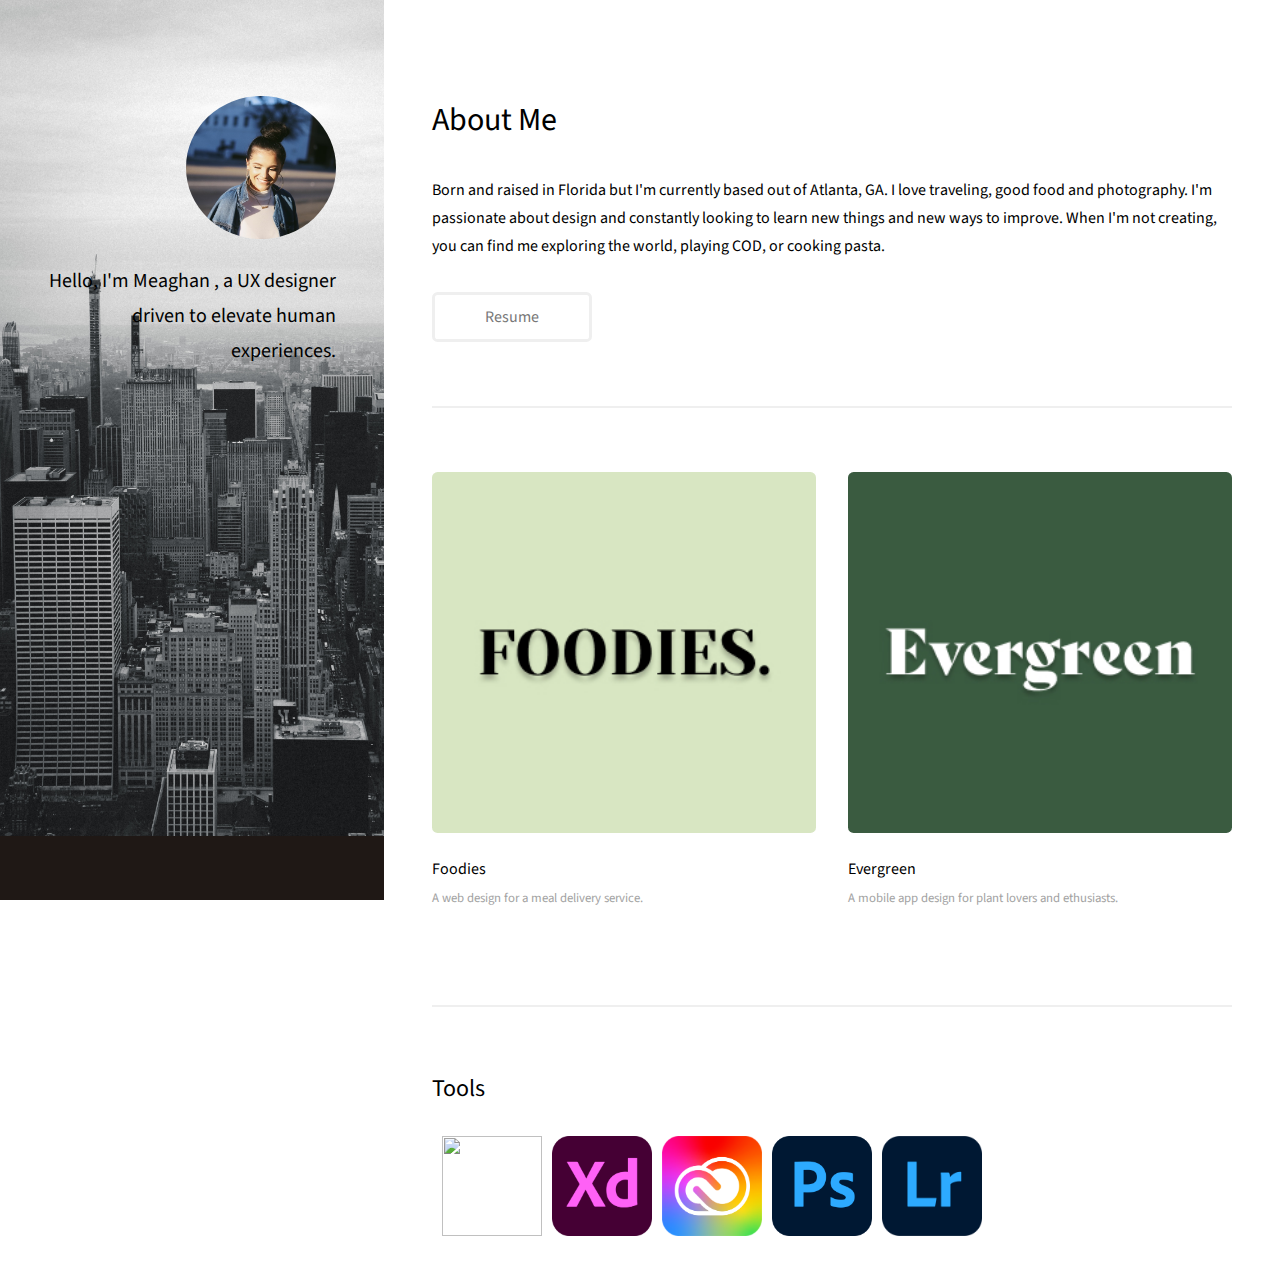
==== index.html @ a9acc81e "first commit" ====
<!DOCTYPE HTML>
<!--
	Strata by HTML5 UP
	html5up.net | @ajlkn
	Free for personal and commercial use under the CCA 3.0 license (html5up.net/license)
-->
<html>
	<head>
		<title>Strata by HTML5 UP</title>
		<meta charset="utf-8" />
		<meta name="viewport" content="width=device-width, initial-scale=1, user-scalable=no" />
		<link rel="stylesheet" href="assets/css/homepage.css" />
	</head>
	<body class="is-preload">

		<!-- Header -->
			<header id="header">
				<div class="inner">
					<a href="#" class="image avatar"><img src="images/icon.jpg" alt="" /></a>
					<h1><strong><font color="black">Hello, I'm Meaghan </strong>, <br>a UX designer driven to elevate human experiences.<br /></font>
				
					
			</header>

		<!-- Main -->
			<div id="main">

				<!-- One -->
					<section id="one">
						<header class="major">
							<h2><font color="black">About Me</h2>
						</header>
						<p>Born and raised in Florida but I'm currently based out of Atlanta, GA. I love traveling, good food and photography. 
                            I'm passionate about design and constantly looking to learn new things and new ways to improve. 
                            When I'm not creating, you can find me exploring the world, playing COD, or cooking pasta. </font>

                        </p>
						<ul class="actions">
							<li><a href="MJ.pdf" class="button">Resume</a></li>
						</ul>
					</section>

				<!-- Two -->
					<section id="two">
						
						<div class="row">
							<article class="col-6 col-12-xsmall work-item">
								<a href="foodies.html" class="image fit thumb"><img src="images/Foodies.jpg" alt="foodies.html" /></a>
								<h3><font color="black">Foodies</h3></font>
								<p>A web design for a meal delivery service.
                                </p>
							</article>
							<article class="col-6 col-12-xsmall work-item">
								<a href="evergreen.html" class="image fit thumb"><img src="images/Evergreen.jpg" alt="foodies.html" /></a>
								<h3><font color="black">Evergreen</h3></font>
								<p>A mobile app  design for plant lovers and ethusiasts.


                                </p>
							</article>
							
					</section>


                     <section>
                      
                            <h2><font color="black">Tools</h2></font>

                            <div class="tools">
					                <img src="images/Figma.png" alt=""  class="tools" /> 									
							
									<img src="images/XD.png" alt=""  class="tools" /> 									
								
									<img src="images/CC.png" alt=""  class="tools" /> 									
			
							
									<img src="images/PS.png" alt=""  class="tools" /> 									
								
									<img src="images/LR.png" alt=""  class="tools" /> 									
                       </div>
							
								</section>
								
							

				

				<!-- Four -->
				<!--
					<section id="four">
						<h2>Elements</h2>

						<section>
							<h4>Text</h4>
							<p>This is <b>bold</b> and this is <strong>strong</strong>. This is <i>italic</i> and this is <em>emphasized</em>.
							This is <sup>superscript</sup> text and this is <sub>subscript</sub> text.
							This is <u>underlined</u> and this is code: <code>for (;;) { ... }</code>. Finally, <a href="#">this is a link</a>.</p>
							<hr />
							<header>
								<h4>Heading with a Subtitle</h4>
								<p>Lorem ipsum dolor sit amet nullam id egestas urna aliquam</p>
							</header>
							<p>Nunc lacinia ante nunc ac lobortis. Interdum adipiscing gravida odio porttitor sem non mi integer non faucibus ornare mi ut ante amet placerat aliquet. Volutpat eu sed ante lacinia sapien lorem accumsan varius montes viverra nibh in adipiscing blandit tempus accumsan.</p>
							<header>
								<h5>Heading with a Subtitle</h5>
								<p>Lorem ipsum dolor sit amet nullam id egestas urna aliquam</p>
							</header>
							<p>Nunc lacinia ante nunc ac lobortis. Interdum adipiscing gravida odio porttitor sem non mi integer non faucibus ornare mi ut ante amet placerat aliquet. Volutpat eu sed ante lacinia sapien lorem accumsan varius montes viverra nibh in adipiscing blandit tempus accumsan.</p>
							<hr />
							<h2>Heading Level 2</h2>
							<h3>Heading Level 3</h3>
							<h4>Heading Level 4</h4>
							<h5>Heading Level 5</h5>
							<h6>Heading Level 6</h6>
							<hr />
							<h5>Blockquote</h5>
							<blockquote>Fringilla nisl. Donec accumsan interdum nisi, quis tincidunt felis sagittis eget tempus euismod. Vestibulum ante ipsum primis in faucibus vestibulum. Blandit adipiscing eu felis iaculis volutpat ac adipiscing accumsan faucibus. Vestibulum ante ipsum primis in faucibus lorem ipsum dolor sit amet nullam adipiscing eu felis.</blockquote>
							<h5>Preformatted</h5>
							<pre><code>i = 0;

while (!deck.isInOrder()) {
print 'Iteration ' + i;
deck.shuffle();
i++;
}

print 'It took ' + i + ' iterations to sort the deck.';</code></pre>
						</section>

						<section>
							<h4>Lists</h4>
							<div class="row">
								<div class="col-6 col-12-xsmall">
									<h5>Unordered</h5>
									<ul>
										<li>Dolor pulvinar etiam magna etiam.</li>
										<li>Sagittis adipiscing lorem eleifend.</li>
										<li>Felis enim feugiat dolore viverra.</li>
									</ul>
									<h5>Alternate</h5>
									<ul class="alt">
										<li>Dolor pulvinar etiam magna etiam.</li>
										<li>Sagittis adipiscing lorem eleifend.</li>
										<li>Felis enim feugiat dolore viverra.</li>
									</ul>
								</div>
								<div class="col-6 col-12-xsmall">
									<h5>Ordered</h5>
									<ol>
										<li>Dolor pulvinar etiam magna etiam.</li>
										<li>Etiam vel felis at lorem sed viverra.</li>
										<li>Felis enim feugiat dolore viverra.</li>
										<li>Dolor pulvinar etiam magna etiam.</li>
										<li>Etiam vel felis at lorem sed viverra.</li>
										<li>Felis enim feugiat dolore viverra.</li>
									</ol>
									<h5>Icons</h5>
									<ul class="icons">
										<li><a href="#" class="icon brands fa-twitter"><span class="label">Twitter</span></a></li>
										<li><a href="#" class="icon brands fa-facebook-f"><span class="label">Facebook</span></a></li>
										<li><a href="#" class="icon brands fa-instagram"><span class="label">Instagram</span></a></li>
										<li><a href="#" class="icon brands fa-github"><span class="label">Github</span></a></li>
										<li><a href="#" class="icon brands fa-dribbble"><span class="label">Dribbble</span></a></li>
										<li><a href="#" class="icon brands fa-tumblr"><span class="label">Tumblr</span></a></li>
									</ul>
								</div>
							</div>
							<h5>Actions</h5>
							<ul class="actions">
								<li><a href="#" class="button primary">Default</a></li>
								<li><a href="#" class="button">Default</a></li>
							</ul>
							<ul class="actions small">
								<li><a href="#" class="button primary small">Small</a></li>
								<li><a href="#" class="button small">Small</a></li>
							</ul>
							<div class="row">
								<div class="col-6 col-12-small">
									<ul class="actions stacked">
										<li><a href="#" class="button primary">Default</a></li>
										<li><a href="#" class="button">Default</a></li>
									</ul>
								</div>
								<div class="col-6 col-12-small">
									<ul class="actions stacked">
										<li><a href="#" class="button primary small">Small</a></li>
										<li><a href="#" class="button small">Small</a></li>
									</ul>
								</div>
								<div class="col-6 col-12-small">
									<ul class="actions stacked">
										<li><a href="#" class="button primary fit">Default</a></li>
										<li><a href="#" class="button fit">Default</a></li>
									</ul>
								</div>
								<div class="col-6 col-12-small">
									<ul class="actions stacked">
										<li><a href="#" class="button primary small fit">Small</a></li>
										<li><a href="#" class="button small fit">Small</a></li>
									</ul>
								</div>
							</div>
						</section>

						<section>
							<h4>Table</h4>
							<h5>Default</h5>
							<div class="table-wrapper">
								<table>
									<thead>
										<tr>
											<th>Name</th>
											<th>Description</th>
											<th>Price</th>
										</tr>
									</thead>
									<tbody>
										<tr>
											<td>Item One</td>
											<td>Ante turpis integer aliquet porttitor.</td>
											<td>29.99</td>
										</tr>
										<tr>
											<td>Item Two</td>
											<td>Vis ac commodo adipiscing arcu aliquet.</td>
											<td>19.99</td>
										</tr>
										<tr>
											<td>Item Three</td>
											<td> Morbi faucibus arcu accumsan lorem.</td>
											<td>29.99</td>
										</tr>
										<tr>
											<td>Item Four</td>
											<td>Vitae integer tempus condimentum.</td>
											<td>19.99</td>
										</tr>
										<tr>
											<td>Item Five</td>
											<td>Ante turpis integer aliquet porttitor.</td>
											<td>29.99</td>
										</tr>
									</tbody>
									<tfoot>
										<tr>
											<td colspan="2"></td>
											<td>100.00</td>
										</tr>
									</tfoot>
								</table>
							</div>

							<h5>Alternate</h5>
							<div class="table-wrapper">
								<table class="alt">
									<thead>
										<tr>
											<th>Name</th>
											<th>Description</th>
											<th>Price</th>
										</tr>
									</thead>
									<tbody>
										<tr>
											<td>Item One</td>
											<td>Ante turpis integer aliquet porttitor.</td>
											<td>29.99</td>
										</tr>
										<tr>
											<td>Item Two</td>
											<td>Vis ac commodo adipiscing arcu aliquet.</td>
											<td>19.99</td>
										</tr>
										<tr>
											<td>Item Three</td>
											<td> Morbi faucibus arcu accumsan lorem.</td>
											<td>29.99</td>
										</tr>
										<tr>
											<td>Item Four</td>
											<td>Vitae integer tempus condimentum.</td>
											<td>19.99</td>
										</tr>
										<tr>
											<td>Item Five</td>
											<td>Ante turpis integer aliquet porttitor.</td>
											<td>29.99</td>
										</tr>
									</tbody>
									<tfoot>
										<tr>
											<td colspan="2"></td>
											<td>100.00</td>
										</tr>
									</tfoot>
								</table>
							</div>
						</section>

						<section>
							<h4>Buttons</h4>
							<ul class="actions">
								<li><a href="#" class="button primary">Primary</a></li>
								<li><a href="#" class="button">Default</a></li>
							</ul>
							<ul class="actions">
								<li><a href="#" class="button large">Large</a></li>
								<li><a href="#" class="button">Default</a></li>
								<li><a href="#" class="button small">Small</a></li>
							</ul>
							<ul class="actions fit">
								<li><a href="#" class="button primary fit">Fit</a></li>
								<li><a href="#" class="button fit">Fit</a></li>
							</ul>
							<ul class="actions fit small">
								<li><a href="#" class="button primary fit small">Fit + Small</a></li>
								<li><a href="#" class="button fit small">Fit + Small</a></li>
							</ul>
							<ul class="actions">
								<li><a href="#" class="button primary icon solid fa-download">Icon</a></li>
								<li><a href="#" class="button icon solid fa-download">Icon</a></li>
							</ul>
							<ul class="actions">
								<li><span class="button primary disabled">Primary</span></li>
								<li><span class="button disabled">Default</span></li>
							</ul>
						</section>

						<section>
							<h4>Form</h4>
							<form method="post" action="#">
								<div class="row gtr-uniform gtr-50">
									<div class="col-6 col-12-xsmall">
										<input type="text" name="demo-name" id="demo-name" value="" placeholder="Name" />
									</div>
									<div class="col-6 col-12-xsmall">
										<input type="email" name="demo-email" id="demo-email" value="" placeholder="Email" />
									</div>
									<div class="col-12">
										<select name="demo-category" id="demo-category">
											<option value="">- Category -</option>
											<option value="1">Manufacturing</option>
											<option value="1">Shipping</option>
											<option value="1">Administration</option>
											<option value="1">Human Resources</option>
										</select>
									</div>
									<div class="col-4 col-12-small">
										<input type="radio" id="demo-priority-low" name="demo-priority" checked>
										<label for="demo-priority-low">Low Priority</label>
									</div>
									<div class="col-4 col-12-small">
										<input type="radio" id="demo-priority-normal" name="demo-priority">
										<label for="demo-priority-normal">Normal Priority</label>
									</div>
									<div class="col-4 col-12-small">
										<input type="radio" id="demo-priority-high" name="demo-priority">
										<label for="demo-priority-high">High Priority</label>
									</div>
									<div class="col-6 col-12-small">
										<input type="checkbox" id="demo-copy" name="demo-copy">
										<label for="demo-copy">Email me a copy of this message</label>
									</div>
									<div class="col-6 col-12-small">
										<input type="checkbox" id="demo-human" name="demo-human" checked>
										<label for="demo-human">I am a human and not a robot</label>
									</div>
									<div class="col-12">
										<textarea name="demo-message" id="demo-message" placeholder="Enter your message" rows="6"></textarea>
									</div>
									<div class="col-12">
										<ul class="actions">
											<li><input type="submit" value="Send Message" class="primary" /></li>
											<li><input type="reset" value="Reset" /></li>
										</ul>
									</div>
								</div>
							</form>
						</section>

						<section>
							<h4>Image</h4>
							<h5>Fit</h5>
							<div class="box alt">
								<div class="row gtr-50 gtr-uniform">
									<div class="col-12"><span class="image fit"><img src="images/fulls/05.jpg" alt="" /></span></div>
									<div class="col-4"><span class="image fit"><img src="images/thumbs/01.jpg" alt="" /></span></div>
									<div class="col-4"><span class="image fit"><img src="images/thumbs/02.jpg" alt="" /></span></div>
									<div class="col-4"><span class="image fit"><img src="images/thumbs/03.jpg" alt="" /></span></div>
									<div class="col-4"><span class="image fit"><img src="images/thumbs/04.jpg" alt="" /></span></div>
									<div class="col-4"><span class="image fit"><img src="images/thumbs/05.jpg" alt="" /></span></div>
									<div class="col-4"><span class="image fit"><img src="images/thumbs/06.jpg" alt="" /></span></div>
									<div class="col-4"><span class="image fit"><img src="images/thumbs/03.jpg" alt="" /></span></div>
									<div class="col-4"><span class="image fit"><img src="images/thumbs/02.jpg" alt="" /></span></div>
									<div class="col-4"><span class="image fit"><img src="images/thumbs/01.jpg" alt="" /></span></div>
								</div>
							</div>
							<h5>Left &amp; Right</h5>
							<p><span class="image left"><img src="images/avatar.jpg" alt="" /></span>Fringilla nisl. Donec accumsan interdum nisi, quis tincidunt felis sagittis eget. tempus euismod. Vestibulum ante ipsum primis in faucibus vestibulum. Blandit adipiscing eu felis iaculis volutpat ac adipiscing accumsan eu faucibus. Integer ac pellentesque praesent tincidunt felis sagittis eget. tempus euismod. Vestibulum ante ipsum primis in faucibus vestibulum. Blandit adipiscing eu felis iaculis volutpat ac adipiscing accumsan eu faucibus. Integer ac pellentesque praesent. Donec accumsan interdum nisi, quis tincidunt felis sagittis eget. tempus euismod. Vestibulum ante ipsum primis in faucibus vestibulum. Blandit adipiscing eu felis iaculis volutpat ac adipiscing accumsan eu faucibus. Integer ac pellentesque praesent tincidunt felis sagittis eget. tempus euismod. Vestibulum ante ipsum primis in faucibus vestibulum. Blandit adipiscing eu felis iaculis volutpat ac adipiscing accumsan eu faucibus. Integer ac pellentesque praesent.</p>
							<p><span class="image right"><img src="images/avatar.jpg" alt="" /></span>Fringilla nisl. Donec accumsan interdum nisi, quis tincidunt felis sagittis eget. tempus euismod. Vestibulum ante ipsum primis in faucibus vestibulum. Blandit adipiscing eu felis iaculis volutpat ac adipiscing accumsan eu faucibus. Integer ac pellentesque praesent tincidunt felis sagittis eget. tempus euismod. Vestibulum ante ipsum primis in faucibus vestibulum. Blandit adipiscing eu felis iaculis volutpat ac adipiscing accumsan eu faucibus. Integer ac pellentesque praesent. Donec accumsan interdum nisi, quis tincidunt felis sagittis eget. tempus euismod. Vestibulum ante ipsum primis in faucibus vestibulum. Blandit adipiscing eu felis iaculis volutpat ac adipiscing accumsan eu faucibus. Integer ac pellentesque praesent tincidunt felis sagittis eget. tempus euismod. Vestibulum ante ipsum primis in faucibus vestibulum. Blandit adipiscing eu felis iaculis volutpat ac adipiscing accumsan eu faucibus. Integer ac pellentesque praesent.</p>
						</section>

					</section>
				-->

			</div>

		<!-- Footer -->
			<!-- <footer id="footer">
				<div class="inner">
					<ul class="icons">
						<li><a href="#" class="icon brands fa-github"><span class="label">Github</span></a></li>
						<li><a href="#" class="icon brands fa-dribbble"><span class="label">Dribbble</span></a></li>
						<li><a href="#" class="icon solid fa-envelope"><span class="label">Email</span></a></li>
					</ul></div>
					<ul class="copyright">
						<li>&copy; Untitled</li><li>Design: <a href="http://html5up.net">HTML5 UP</a></li>
					</ul>
				</div>
			</footer> -->

		<!-- Scripts -->
			<script src="assets/js/jquery.min.js"></script>
			<script src="assets/js/jquery.poptrox.min.js"></script>
			<script src="assets/js/browser.min.js"></script>
			<script src="assets/js/breakpoints.min.js"></script>
			<script src="assets/js/util.js"></script>
			<script src="assets/js/main.js"></script>

	</body>
</html>
---- assets/css/homepage.css ----
@import url("fontawesome-all.min.css");
@import url("https://fonts.googleapis.com/css?family=Source+Sans+Pro:400,400italic");

/*
	Strata by HTML5 UP
	html5up.net | @ajlkn
	Free for personal and commercial use under the CCA 3.0 license (html5up.net/license)
*/

html, body, div, span, applet, object,
iframe, h1, h2, h3, h4, h5, h6, p, blockquote,
pre, a, abbr, acronym, address, big, cite,
code, del, dfn, em, img, ins, kbd, q, s, samp,
small, strike, strong, sub, sup, tt, var, b,
u, i, center, dl, dt, dd, ol, ul, li, fieldset,
form, label, legend, table, caption, tbody,
tfoot, thead, tr, th, td, article, aside,
canvas, details, embed, figure, figcaption,
footer, header, hgroup, menu, nav, output, ruby,
section, summary, time, mark, audio, video {
	margin: 0;
	padding: 0;
	border: 0;
	font-size: 100%;
	font: inherit;
	vertical-align: baseline;}

article, aside, details, figcaption, figure,
footer, header, hgroup, menu, nav, section {
	display: block;}

body {
	line-height: 1;
}

ol, ul {
	list-style: none;
}

blockquote, q {
	quotes: none;
}

	blockquote:before, blockquote:after, q:before, q:after {
		content: '';
		content: none;
	}

table {
	border-collapse: collapse;
	border-spacing: 0;
}

body {
	-webkit-text-size-adjust: none;
}

mark {
	background-color: transparent;
	color: inherit;
}

input::-moz-focus-inner {
	border: 0;
	padding: 0;
}

input, select, textarea {
	-moz-appearance: none;
	-webkit-appearance: none;
	-ms-appearance: none;
	appearance: none;
}

/* Basic */

	html {
		box-sizing: border-box;
	}

	*, *:before, *:after {
		box-sizing: inherit;
	}

	body {
		background: #fff;
	}

		body.is-preload *, body.is-preload *:before, body.is-preload *:after {
			-moz-animation: none !important;
			-webkit-animation: none !important;
			-ms-animation: none !important;
			animation: none !important;
			-moz-transition: none !important;
			-webkit-transition: none !important;
			-ms-transition: none !important;
			transition: none !important;
		}

	body, input, select, textarea {
		color: #a2a2a2;
		font-family: "Source Sans Pro", Helvetica, sans-serif;
		font-size: 16pt;
		font-weight: 400;
		line-height: 1.75em;
	}

	a {
		-moz-transition: color 0.2s ease-in-out, border-color 0.2s ease-in-out;
		-webkit-transition: color 0.2s ease-in-out, border-color 0.2s ease-in-out;
		-ms-transition: color 0.2s ease-in-out, border-color 0.2s ease-in-out;
		transition: color 0.2s ease-in-out, border-color 0.2s ease-in-out;
		border-bottom: dotted 1px;
		color: #49bf9d;
		text-decoration: none;
	}

		a:hover {
			border-bottom-color: transparent;
			color: #49bf9d !important;
			text-decoration: none;
		}

	strong, b {
		color: #787878;
		font-weight: 400;
	}

	em, i {
		font-style: italic;
	}

	p {
		margin: 0 0 2em 0;
	}

	h1, h2, h3, h4, h5, h6 {
		color: #787878;
		font-weight: 400;
		line-height: 1em;
		margin: 0 0 1em 0;
	}

		h1 a, h2 a, h3 a, h4 a, h5 a, h6 a {
			color: inherit;
			text-decoration: none;
		}

	h1 {
		font-size: 2em;
		line-height: 1.5em;
	}

	h2 {
		font-size: 1.5em;
		line-height: 1.5em;
	}

	h3 {
		font-size: 1.25em;
		line-height: 1.5em;
	}

	h4 {
		font-size: 1.1em;
		line-height: 1.5em;
	}

	h5 {
		font-size: 0.9em;
		line-height: 1.5em;
	}

	h6 {
		font-size: 0.7em;
		line-height: 1.5em;
	}

	sub {
		font-size: 0.8em;
		position: relative;
		top: 0.5em;
	}

	sup {
		font-size: 0.8em;
		position: relative;
		top: -0.5em;
	}

	hr {
		border: 0;
		border-bottom: solid 2px #efefef;
		margin: 2em 0;
	}

		hr.major {
			margin: 3em 0;
		}

	blockquote {
		border-left: solid 6px #efefef;
		font-style: italic;
		margin: 0 0 2em 0;
		padding: 0.5em 0 0.5em 1.5em;
	}

	code {
		background: #f7f7f7;
		border-radius: 0.35em;
		border: solid 2px #efefef;
		font-family: "Courier New", monospace;
		font-size: 0.9em;
		margin: 0 0.25em;
		padding: 0.25em 0.65em;
	}

	pre {
		-webkit-overflow-scrolling: touch;
		font-family: "Courier New", monospace;
		font-size: 0.9em;
		margin: 0 0 2em 0;
	}

		pre code {
			display: block;
			line-height: 1.75em;
			padding: 1em 1.5em;
			overflow-x: auto;
		}

	.align-left {
		text-align: left;
	}

	.align-center {
		text-align: center;
	}

	.align-right {
		text-align: right;
	}

/* Container */

	.container {
		margin: 0 auto;
		max-width: calc(100% - 4em);
		width: 100%;
	}

		.container.xsmall {
			width: 25%;
		}

		.container.small {
			width: 50%;
		}

		.container.medium {
			width: 75%;
		}

		.container.large {
			width: 125%;
		}

		.container.xlarge {
			width: 150%;
		}

		.container.max {
			width: 100%;
		}

		@media screen and (max-width: 980px) {

			.container {
				width: 100% !important;
				max-width: 100% !important;
			}

		}

		@media screen and (max-width: 480px) {

			.container {
				max-width: calc(100% - 3em);
			}

		}

/* Row */

	.row {
		display: flex;
		flex-wrap: wrap;
		box-sizing: border-box;
		align-items: stretch;
	}

		.row > * {
			box-sizing: border-box;
		}

		.row.gtr-uniform > * > :last-child {
			margin-bottom: 0;
		}

		.row.aln-left {
			justify-content: flex-start;
		}

		.row.aln-center {
			justify-content: center;
		}

		.row.aln-right {
			justify-content: flex-end;
		}

		.row.aln-top {
			align-items: flex-start;
		}

		.row.aln-middle {
			align-items: center;
		}

		.row.aln-bottom {
			align-items: flex-end;
		}

		.row > .imp {
			order: -1;
		}

		.row > .col-1 {
			width: 8.33333%;
		}

		.row > .off-1 {
			margin-left: 8.33333%;
		}

		.row > .col-2 {
			width: 16.66667%;
		}

		.row > .off-2 {
			margin-left: 16.66667%;
		}

		.row > .col-3 {
			width: 25%;
		}

		.row > .off-3 {
			margin-left: 25%;
		}

		.row > .col-4 {
			width: 33.33333%;
		}

		.row > .off-4 {
			margin-left: 33.33333%;
		}

		.row > .col-5 {
			width: 41.66667%;
		}

		.row > .off-5 {
			margin-left: 41.66667%;
		}

		.row > .col-6 {
			width: 50%;
		}

		.row > .off-6 {
			margin-left: 50%;
		}

		.row > .col-7 {
			width: 58.33333%;
		}

		.row > .off-7 {
			margin-left: 58.33333%;
		}

		.row > .col-8 {
			width: 66.66667%;
		}

		.row > .off-8 {
			margin-left: 66.66667%;
		}

		.row > .col-9 {
			width: 75%;
		}

		.row > .off-9 {
			margin-left: 75%;
		}

		.row > .col-10 {
			width: 83.33333%;
		}

		.row > .off-10 {
			margin-left: 83.33333%;
		}

		.row > .col-11 {
			width: 91.66667%;
		}

		.row > .off-11 {
			margin-left: 91.66667%;
		}

		.row > .col-12 {
			width: 100%;
		}

		.row > .off-12 {
			margin-left: 100%;
		}

		.row.gtr-0 {
			margin-top: 0;
			margin-left: 0em;
		}

			.row.gtr-0 > * {
				padding: 0 0 0 0em;
			}

			.row.gtr-0.gtr-uniform {
				margin-top: 0em;
			}

				.row.gtr-0.gtr-uniform > * {
					padding-top: 0em;
				}

		.row.gtr-25 {
			margin-top: 0;
			margin-left: -0.625em;
		}

			.row.gtr-25 > * {
				padding: 0 0 0 0.625em;
			}

			.row.gtr-25.gtr-uniform {
				margin-top: -0.625em;
			}

				.row.gtr-25.gtr-uniform > * {
					padding-top: 0.625em;
				}

		.row.gtr-50 {
			margin-top: 0;
			margin-left: -1.25em;
		}

			.row.gtr-50 > * {
				padding: 0 0 0 1.25em;
			}

			.row.gtr-50.gtr-uniform {
				margin-top: -1.25em;
			}

				.row.gtr-50.gtr-uniform > * {
					padding-top: 1.25em;
				}

		.row {
			margin-top: 0;
			margin-left: -2.5em;
		}

			.row > * {
				padding: 0 0 0 2.5em;
			}

			.row.gtr-uniform {
				margin-top: -2.5em;
			}

				.row.gtr-uniform > * {
					padding-top: 2.5em;
				}

		.row.gtr-150 {
			margin-top: 0;
			margin-left: -3.75em;
		}

			.row.gtr-150 > * {
				padding: 0 0 0 3.75em;
			}

			.row.gtr-150.gtr-uniform {
				margin-top: -3.75em;
			}

				.row.gtr-150.gtr-uniform > * {
					padding-top: 3.75em;
				}

		.row.gtr-200 {
			margin-top: 0;
			margin-left: -5em;
		}

			.row.gtr-200 > * {
				padding: 0 0 0 5em;
			}

			.row.gtr-200.gtr-uniform {
				margin-top: -5em;
			}

				.row.gtr-200.gtr-uniform > * {
					padding-top: 5em;
				}

		@media screen and (max-width: 1800px) {

			.row {
				display: flex;
				flex-wrap: wrap;
				box-sizing: border-box;
				align-items: stretch;
			}

				.row > * {
					box-sizing: border-box;
				}

				.row.gtr-uniform > * > :last-child {
					margin-bottom: 0;
				}

				.row.aln-left {
					justify-content: flex-start;
				}

				.row.aln-center {
					justify-content: center;
				}

				.row.aln-right {
					justify-content: flex-end;
				}

				.row.aln-top {
					align-items: flex-start;
				}

				.row.aln-middle {
					align-items: center;
				}

				.row.aln-bottom {
					align-items: flex-end;
				}

				.row > .imp-xlarge {
					order: -1;
				}

				.row > .col-1-xlarge {
					width: 8.33333%;
				}

				.row > .off-1-xlarge {
					margin-left: 8.33333%;
				}

				.row > .col-2-xlarge {
					width: 16.66667%;
				}

				.row > .off-2-xlarge {
					margin-left: 16.66667%;
				}

				.row > .col-3-xlarge {
					width: 25%;
				}

				.row > .off-3-xlarge {
					margin-left: 25%;
				}

				.row > .col-4-xlarge {
					width: 33.33333%;
				}

				.row > .off-4-xlarge {
					margin-left: 33.33333%;
				}

				.row > .col-5-xlarge {
					width: 41.66667%;
				}

				.row > .off-5-xlarge {
					margin-left: 41.66667%;
				}

				.row > .col-6-xlarge {
					width: 50%;
				}

				.row > .off-6-xlarge {
					margin-left: 50%;
				}

				.row > .col-7-xlarge {
					width: 58.33333%;
				}

				.row > .off-7-xlarge {
					margin-left: 58.33333%;
				}

				.row > .col-8-xlarge {
					width: 66.66667%;
				}

				.row > .off-8-xlarge {
					margin-left: 66.66667%;
				}

				.row > .col-9-xlarge {
					width: 75%;
				}

				.row > .off-9-xlarge {
					margin-left: 75%;
				}

				.row > .col-10-xlarge {
					width: 83.33333%;
				}

				.row > .off-10-xlarge {
					margin-left: 83.33333%;
				}

				.row > .col-11-xlarge {
					width: 91.66667%;
				}

				.row > .off-11-xlarge {
					margin-left: 91.66667%;
				}

				.row > .col-12-xlarge {
					width: 100%;
				}

				.row > .off-12-xlarge {
					margin-left: 100%;
				}

				.row.gtr-0 {
					margin-top: 0;
					margin-left: 0em;
				}

					.row.gtr-0 > * {
						padding: 0 0 0 0em;
					}

					.row.gtr-0.gtr-uniform {
						margin-top: 0em;
					}

						.row.gtr-0.gtr-uniform > * {
							padding-top: 0em;
						}

				.row.gtr-25 {
					margin-top: 0;
					margin-left: -0.625em;
				}

					.row.gtr-25 > * {
						padding: 0 0 0 0.625em;
					}

					.row.gtr-25.gtr-uniform {
						margin-top: -0.625em;
					}

						.row.gtr-25.gtr-uniform > * {
							padding-top: 0.625em;
						}

				.row.gtr-50 {
					margin-top: 0;
					margin-left: -1.25em;
				}

					.row.gtr-50 > * {
						padding: 0 0 0 1.25em;
					}

					.row.gtr-50.gtr-uniform {
						margin-top: -1.25em;
					}

						.row.gtr-50.gtr-uniform > * {
							padding-top: 1.25em;
						}

				.row {
					margin-top: 0;
					margin-left: -2.5em;
				}

					.row > * {
						padding: 0 0 0 2.5em;
					}

					.row.gtr-uniform {
						margin-top: -2.5em;
					}

						.row.gtr-uniform > * {
							padding-top: 2.5em;
						}

				.row.gtr-150 {
					margin-top: 0;
					margin-left: -3.75em;
				}

					.row.gtr-150 > * {
						padding: 0 0 0 3.75em;
					}

					.row.gtr-150.gtr-uniform {
						margin-top: -3.75em;
					}

						.row.gtr-150.gtr-uniform > * {
							padding-top: 3.75em;
						}

				.row.gtr-200 {
					margin-top: 0;
					margin-left: -5em;
				}

					.row.gtr-200 > * {
						padding: 0 0 0 5em;
					}

					.row.gtr-200.gtr-uniform {
						margin-top: -5em;
					}

						.row.gtr-200.gtr-uniform > * {
							padding-top: 5em;
						}

		}

		@media screen and (max-width: 1280px) {

			.row {
				display: flex;
				flex-wrap: wrap;
				box-sizing: border-box;
				align-items: stretch;
			}

				.row > * {
					box-sizing: border-box;
				}

				.row.gtr-uniform > * > :last-child {
					margin-bottom: 0;
				}

				.row.aln-left {
					justify-content: flex-start;
				}

				.row.aln-center {
					justify-content: center;
				}

				.row.aln-right {
					justify-content: flex-end;
				}

				.row.aln-top {
					align-items: flex-start;
				}

				.row.aln-middle {
					align-items: center;
				}

				.row.aln-bottom {
					align-items: flex-end;
				}

				.row > .imp-large {
					order: -1;
				}

				.row > .col-1-large {
					width: 8.33333%;
				}

				.row > .off-1-large {
					margin-left: 8.33333%;
				}

				.row > .col-2-large {
					width: 16.66667%;
				}

				.row > .off-2-large {
					margin-left: 16.66667%;
				}

				.row > .col-3-large {
					width: 25%;
				}

				.row > .off-3-large {
					margin-left: 25%;
				}

				.row > .col-4-large {
					width: 33.33333%;
				}

				.row > .off-4-large {
					margin-left: 33.33333%;
				}

				.row > .col-5-large {
					width: 41.66667%;
				}

				.row > .off-5-large {
					margin-left: 41.66667%;
				}

				.row > .col-6-large {
					width: 50%;
				}

				.row > .off-6-large {
					margin-left: 50%;
				}

				.row > .col-7-large {
					width: 58.33333%;
				}

				.row > .off-7-large {
					margin-left: 58.33333%;
				}

				.row > .col-8-large {
					width: 66.66667%;
				}

				.row > .off-8-large {
					margin-left: 66.66667%;
				}

				.row > .col-9-large {
					width: 75%;
				}

				.row > .off-9-large {
					margin-left: 75%;
				}

				.row > .col-10-large {
					width: 83.33333%;
				}

				.row > .off-10-large {
					margin-left: 83.33333%;
				}

				.row > .col-11-large {
					width: 91.66667%;
				}

				.row > .off-11-large {
					margin-left: 91.66667%;
				}

				.row > .col-12-large {
					width: 100%;
				}

				.row > .off-12-large {
					margin-left: 100%;
				}

				.row.gtr-0 {
					margin-top: 0;
					margin-left: 0em;
				}

					.row.gtr-0 > * {
						padding: 0 0 0 0em;
					}

					.row.gtr-0.gtr-uniform {
						margin-top: 0em;
					}

						.row.gtr-0.gtr-uniform > * {
							padding-top: 0em;
						}

				.row.gtr-25 {
					margin-top: 0;
					margin-left: -0.5em;
				}

					.row.gtr-25 > * {
						padding: 0 0 0 0.5em;
					}

					.row.gtr-25.gtr-uniform {
						margin-top: -0.5em;
					}

						.row.gtr-25.gtr-uniform > * {
							padding-top: 0.5em;
						}

				.row.gtr-50 {
					margin-top: 0;
					margin-left: -1em;
				}

					.row.gtr-50 > * {
						padding: 0 0 0 1em;
					}

					.row.gtr-50.gtr-uniform {
						margin-top: -1em;
					}

						.row.gtr-50.gtr-uniform > * {
							padding-top: 1em;
						}

				.row {
					margin-top: 0;
					margin-left: -2em;
				}

					.row > * {
						padding: 0 0 0 2em;
					}

					.row.gtr-uniform {
						margin-top: -2em;
					}

						.row.gtr-uniform > * {
							padding-top: 2em;
						}

				.row.gtr-150 {
					margin-top: 0;
					margin-left: -3em;
				}

					.row.gtr-150 > * {
						padding: 0 0 0 3em;
					}

					.row.gtr-150.gtr-uniform {
						margin-top: -3em;
					}

						.row.gtr-150.gtr-uniform > * {
							padding-top: 3em;
						}

				.row.gtr-200 {
					margin-top: 0;
					margin-left: -4em;
				}

					.row.gtr-200 > * {
						padding: 0 0 0 4em;
					}

					.row.gtr-200.gtr-uniform {
						margin-top: -4em;
					}

						.row.gtr-200.gtr-uniform > * {
							padding-top: 4em;
						}

		}

		@media screen and (max-width: 980px) {

			.row {
				display: flex;
				flex-wrap: wrap;
				box-sizing: border-box;
				align-items: stretch;
			}

				.row > * {
					box-sizing: border-box;
				}

				.row.gtr-uniform > * > :last-child {
					margin-bottom: 0;
				}

				.row.aln-left {
					justify-content: flex-start;
				}

				.row.aln-center {
					justify-content: center;
				}

				.row.aln-right {
					justify-content: flex-end;
				}

				.row.aln-top {
					align-items: flex-start;
				}

				.row.aln-middle {
					align-items: center;
				}

				.row.aln-bottom {
					align-items: flex-end;
				}

				.row > .imp-medium {
					order: -1;
				}

				.row > .col-1-medium {
					width: 8.33333%;
				}

				.row > .off-1-medium {
					margin-left: 8.33333%;
				}

				.row > .col-2-medium {
					width: 16.66667%;
				}

				.row > .off-2-medium {
					margin-left: 16.66667%;
				}

				.row > .col-3-medium {
					width: 25%;
				}

				.row > .off-3-medium {
					margin-left: 25%;
				}

				.row > .col-4-medium {
					width: 33.33333%;
				}

				.row > .off-4-medium {
					margin-left: 33.33333%;
				}

				.row > .col-5-medium {
					width: 41.66667%;
				}

				.row > .off-5-medium {
					margin-left: 41.66667%;
				}

				.row > .col-6-medium {
					width: 50%;
				}

				.row > .off-6-medium {
					margin-left: 50%;
				}

				.row > .col-7-medium {
					width: 58.33333%;
				}

				.row > .off-7-medium {
					margin-left: 58.33333%;
				}

				.row > .col-8-medium {
					width: 66.66667%;
				}

				.row > .off-8-medium {
					margin-left: 66.66667%;
				}

				.row > .col-9-medium {
					width: 75%;
				}

				.row > .off-9-medium {
					margin-left: 75%;
				}

				.row > .col-10-medium {
					width: 83.33333%;
				}

				.row > .off-10-medium {
					margin-left: 83.33333%;
				}

				.row > .col-11-medium {
					width: 91.66667%;
				}

				.row > .off-11-medium {
					margin-left: 91.66667%;
				}

				.row > .col-12-medium {
					width: 100%;
				}

				.row > .off-12-medium {
					margin-left: 100%;
				}

				.row.gtr-0 {
					margin-top: 0;
					margin-left: 0em;
				}

					.row.gtr-0 > * {
						padding: 0 0 0 0em;
					}

					.row.gtr-0.gtr-uniform {
						margin-top: 0em;
					}

						.row.gtr-0.gtr-uniform > * {
							padding-top: 0em;
						}

				.row.gtr-25 {
					margin-top: 0;
					margin-left: -0.5em;
				}

					.row.gtr-25 > * {
						padding: 0 0 0 0.5em;
					}

					.row.gtr-25.gtr-uniform {
						margin-top: -0.5em;
					}

						.row.gtr-25.gtr-uniform > * {
							padding-top: 0.5em;
						}

				.row.gtr-50 {
					margin-top: 0;
					margin-left: -1em;
				}

					.row.gtr-50 > * {
						padding: 0 0 0 1em;
					}

					.row.gtr-50.gtr-uniform {
						margin-top: -1em;
					}

						.row.gtr-50.gtr-uniform > * {
							padding-top: 1em;
						}

				.row {
					margin-top: 0;
					margin-left: -2em;
				}

					.row > * {
						padding: 0 0 0 2em;
					}

					.row.gtr-uniform {
						margin-top: -2em;
					}

						.row.gtr-uniform > * {
							padding-top: 2em;
						}

				.row.gtr-150 {
					margin-top: 0;
					margin-left: -3em;
				}

					.row.gtr-150 > * {
						padding: 0 0 0 3em;
					}

					.row.gtr-150.gtr-uniform {
						margin-top: -3em;
					}

						.row.gtr-150.gtr-uniform > * {
							padding-top: 3em;
						}

				.row.gtr-200 {
					margin-top: 0;
					margin-left: -4em;
				}

					.row.gtr-200 > * {
						padding: 0 0 0 4em;
					}

					.row.gtr-200.gtr-uniform {
						margin-top: -4em;
					}

						.row.gtr-200.gtr-uniform > * {
							padding-top: 4em;
						}

		}

		@media screen and (max-width: 736px) {

			.row {
				display: flex;
				flex-wrap: wrap;
				box-sizing: border-box;
				align-items: stretch;
			}

				.row > * {
					box-sizing: border-box;
				}

				.row.gtr-uniform > * > :last-child {
					margin-bottom: 0;
				}

				.row.aln-left {
					justify-content: flex-start;
				}

				.row.aln-center {
					justify-content: center;
				}

				.row.aln-right {
					justify-content: flex-end;
				}

				.row.aln-top {
					align-items: flex-start;
				}

				.row.aln-middle {
					align-items: center;
				}

				.row.aln-bottom {
					align-items: flex-end;
				}

				.row > .imp-small {
					order: -1;
				}

				.row > .col-1-small {
					width: 8.33333%;
				}

				.row > .off-1-small {
					margin-left: 8.33333%;
				}

				.row > .col-2-small {
					width: 16.66667%;
				}

				.row > .off-2-small {
					margin-left: 16.66667%;
				}

				.row > .col-3-small {
					width: 25%;
				}

				.row > .off-3-small {
					margin-left: 25%;
				}

				.row > .col-4-small {
					width: 33.33333%;
				}

				.row > .off-4-small {
					margin-left: 33.33333%;
				}

				.row > .col-5-small {
					width: 41.66667%;
				}

				.row > .off-5-small {
					margin-left: 41.66667%;
				}

				.row > .col-6-small {
					width: 50%;
				}

				.row > .off-6-small {
					margin-left: 50%;
				}

				.row > .col-7-small {
					width: 58.33333%;
				}

				.row > .off-7-small {
					margin-left: 58.33333%;
				}

				.row > .col-8-small {
					width: 66.66667%;
				}

				.row > .off-8-small {
					margin-left: 66.66667%;
				}

				.row > .col-9-small {
					width: 75%;
				}

				.row > .off-9-small {
					margin-left: 75%;
				}

				.row > .col-10-small {
					width: 83.33333%;
				}

				.row > .off-10-small {
					margin-left: 83.33333%;
				}

				.row > .col-11-small {
					width: 91.66667%;
				}

				.row > .off-11-small {
					margin-left: 91.66667%;
				}

				.row > .col-12-small {
					width: 100%;
				}

				.row > .off-12-small {
					margin-left: 100%;
				}

				.row.gtr-0 {
					margin-top: 0;
					margin-left: 0em;
				}

					.row.gtr-0 > * {
						padding: 0 0 0 0em;
					}

					.row.gtr-0.gtr-uniform {
						margin-top: 0em;
					}

						.row.gtr-0.gtr-uniform > * {
							padding-top: 0em;
						}

				.row.gtr-25 {
					margin-top: 0;
					margin-left: -0.375em;
				}

					.row.gtr-25 > * {
						padding: 0 0 0 0.375em;
					}

					.row.gtr-25.gtr-uniform {
						margin-top: -0.375em;
					}

						.row.gtr-25.gtr-uniform > * {
							padding-top: 0.375em;
						}

				.row.gtr-50 {
					margin-top: 0;
					margin-left: -0.75em;
				}

					.row.gtr-50 > * {
						padding: 0 0 0 0.75em;
					}

					.row.gtr-50.gtr-uniform {
						margin-top: -0.75em;
					}

						.row.gtr-50.gtr-uniform > * {
							padding-top: 0.75em;
						}

				.row {
					margin-top: 0;
					margin-left: -1.5em;
				}

					.row > * {
						padding: 0 0 0 1.5em;
					}

					.row.gtr-uniform {
						margin-top: -1.5em;
					}

						.row.gtr-uniform > * {
							padding-top: 1.5em;
						}

				.row.gtr-150 {
					margin-top: 0;
					margin-left: -2.25em;
				}

					.row.gtr-150 > * {
						padding: 0 0 0 2.25em;
					}

					.row.gtr-150.gtr-uniform {
						margin-top: -2.25em;
					}

						.row.gtr-150.gtr-uniform > * {
							padding-top: 2.25em;
						}

				.row.gtr-200 {
					margin-top: 0;
					margin-left: -3em;
				}

					.row.gtr-200 > * {
						padding: 0 0 0 3em;
					}

					.row.gtr-200.gtr-uniform {
						margin-top: -3em;
					}

						.row.gtr-200.gtr-uniform > * {
							padding-top: 3em;
						}

		}

		@media screen and (max-width: 480px) {

			.row {
				display: flex;
				flex-wrap: wrap;
				box-sizing: border-box;
				align-items: stretch;
			}

				.row > * {
					box-sizing: border-box;
				}

				.row.gtr-uniform > * > :last-child {
					margin-bottom: 0;
				}

				.row.aln-left {
					justify-content: flex-start;
				}

				.row.aln-center {
					justify-content: center;
				}

				.row.aln-right {
					justify-content: flex-end;
				}

				.row.aln-top {
					align-items: flex-start;
				}

				.row.aln-middle {
					align-items: center;
				}

				.row.aln-bottom {
					align-items: flex-end;
				}

				.row > .imp-xsmall {
					order: -1;
				}

				.row > .col-1-xsmall {
					width: 8.33333%;
				}

				.row > .off-1-xsmall {
					margin-left: 8.33333%;
				}

				.row > .col-2-xsmall {
					width: 16.66667%;
				}

				.row > .off-2-xsmall {
					margin-left: 16.66667%;
				}

				.row > .col-3-xsmall {
					width: 25%;
				}

				.row > .off-3-xsmall {
					margin-left: 25%;
				}

				.row > .col-4-xsmall {
					width: 33.33333%;
				}

				.row > .off-4-xsmall {
					margin-left: 33.33333%;
				}

				.row > .col-5-xsmall {
					width: 41.66667%;
				}

				.row > .off-5-xsmall {
					margin-left: 41.66667%;
				}

				.row > .col-6-xsmall {
					width: 50%;
				}

				.row > .off-6-xsmall {
					margin-left: 50%;
				}

				.row > .col-7-xsmall {
					width: 58.33333%;
				}

				.row > .off-7-xsmall {
					margin-left: 58.33333%;
				}

				.row > .col-8-xsmall {
					width: 66.66667%;
				}

				.row > .off-8-xsmall {
					margin-left: 66.66667%;
				}

				.row > .col-9-xsmall {
					width: 75%;
				}

				.row > .off-9-xsmall {
					margin-left: 75%;
				}

				.row > .col-10-xsmall {
					width: 83.33333%;
				}

				.row > .off-10-xsmall {
					margin-left: 83.33333%;
				}

				.row > .col-11-xsmall {
					width: 91.66667%;
				}

				.row > .off-11-xsmall {
					margin-left: 91.66667%;
				}

				.row > .col-12-xsmall {
					width: 100%;
				}

				.row > .off-12-xsmall {
					margin-left: 100%;
				}

				.row.gtr-0 {
					margin-top: 0;
					margin-left: 0em;
				}

					.row.gtr-0 > * {
						padding: 0 0 0 0em;
					}

					.row.gtr-0.gtr-uniform {
						margin-top: 0em;
					}

						.row.gtr-0.gtr-uniform > * {
							padding-top: 0em;
						}

				.row.gtr-25 {
					margin-top: 0;
					margin-left: -0.375em;
				}

					.row.gtr-25 > * {
						padding: 0 0 0 0.375em;
					}

					.row.gtr-25.gtr-uniform {
						margin-top: -0.375em;
					}

						.row.gtr-25.gtr-uniform > * {
							padding-top: 0.375em;
						}

				.row.gtr-50 {
					margin-top: 0;
					margin-left: -0.75em;
				}

					.row.gtr-50 > * {
						padding: 0 0 0 0.75em;
					}

					.row.gtr-50.gtr-uniform {
						margin-top: -0.75em;
					}

						.row.gtr-50.gtr-uniform > * {
							padding-top: 0.75em;
						}

				.row {
					margin-top: 0;
					margin-left: -1.5em;
				}

					.row > * {
						padding: 0 0 0 1.5em;
					}

					.row.gtr-uniform {
						margin-top: -1.5em;
					}

						.row.gtr-uniform > * {
							padding-top: 1.5em;
						}

				.row.gtr-150 {
					margin-top: 0;
					margin-left: -2.25em;
				}

					.row.gtr-150 > * {
						padding: 0 0 0 2.25em;
					}

					.row.gtr-150.gtr-uniform {
						margin-top: -2.25em;
					}

						.row.gtr-150.gtr-uniform > * {
							padding-top: 2.25em;
						}

				.row.gtr-200 {
					margin-top: 0;
					margin-left: -3em;
				}

					.row.gtr-200 > * {
						padding: 0 0 0 3em;
					}

					.row.gtr-200.gtr-uniform {
						margin-top: -3em;
					}

						.row.gtr-200.gtr-uniform > * {
							padding-top: 3em;
						}

		}

/* Section/Article */

	section.special, article.special {
		text-align: center;
	}

	header p {
		color: #b2b2b2;
		position: relative;
		margin: 0 0 1.5em 0;
	}

	header h2 + p {
		font-size: 1.25em;
		margin-top: -1em;
		line-height: 1.5em;
	}

	header h3 + p {
		font-size: 1.1em;
		margin-top: -0.8em;
		line-height: 1.5em;
	}

	header h4 + p,
	header h5 + p,
	header h6 + p {
		font-size: 0.9em;
		margin-top: -0.6em;
		line-height: 1.5em;
	}

	header.major h2 {
		font-size: 2em;
	}

/* Form */

	form {
		margin: 0 0 2em 0;
	}

	label {
		color: #787878;
		display: block;
		font-size: 0.9em;
		font-weight: 400;
		margin: 0 0 1em 0;
	}

	input[type="text"],
	input[type="password"],
	input[type="email"],
	select,
	textarea {
		-moz-appearance: none;
		-webkit-appearance: none;
		-ms-appearance: none;
		appearance: none;
		background: #f7f7f7;
		border-radius: 0.35em;
		border: solid 2px transparent;
		color: inherit;
		display: block;
		outline: 0;
		padding: 0 0.75em;
		text-decoration: none;
		width: 100%;
	}

		input[type="text"]:invalid,
		input[type="password"]:invalid,
		input[type="email"]:invalid,
		select:invalid,
		textarea:invalid {
			box-shadow: none;
		}

		input[type="text"]:focus,
		input[type="password"]:focus,
		input[type="email"]:focus,
		select:focus,
		textarea:focus {
			border-color: #49bf9d;
		}

	select {
		background-image: url("data:image/svg+xml;charset=utf8,%3Csvg xmlns='http://www.w3.org/2000/svg' width='40' height='40' preserveAspectRatio='none' viewBox='0 0 40 40'%3E%3Cpath d='M9.4,12.3l10.4,10.4l10.4-10.4c0.2-0.2,0.5-0.4,0.9-0.4c0.3,0,0.6,0.1,0.9,0.4l3.3,3.3c0.2,0.2,0.4,0.5,0.4,0.9 c0,0.4-0.1,0.6-0.4,0.9L20.7,31.9c-0.2,0.2-0.5,0.4-0.9,0.4c-0.3,0-0.6-0.1-0.9-0.4L4.3,17.3c-0.2-0.2-0.4-0.5-0.4-0.9 c0-0.4,0.1-0.6,0.4-0.9l3.3-3.3c0.2-0.2,0.5-0.4,0.9-0.4S9.1,12.1,9.4,12.3z' fill='%23dfdfdf' /%3E%3C/svg%3E");
		background-size: 1.25rem;
		background-repeat: no-repeat;
		background-position: calc(100% - 1rem) center;
		height: 2.75em;
		padding-right: 2.75em;
		text-overflow: ellipsis;
	}

		select option {
			color: #787878;
			background: #fff;
		}

		select:focus::-ms-value {
			background-color: transparent;
		}

		select::-ms-expand {
			display: none;
		}

	input[type="text"],
	input[type="password"],
	input[type="email"],
	select {
		height: 2.75em;
	}

	textarea {
		padding: 0.75em;
	}

	input[type="checkbox"],
	input[type="radio"] {
		-moz-appearance: none;
		-webkit-appearance: none;
		-ms-appearance: none;
		appearance: none;
		display: block;
		float: left;
		margin-right: -2em;
		opacity: 0;
		width: 1em;
		z-index: -1;
	}

		input[type="checkbox"] + label,
		input[type="radio"] + label {
			text-decoration: none;
			color: #a2a2a2;
			cursor: pointer;
			display: inline-block;
			font-size: 1em;
			font-weight: 400;
			padding-left: 2.4em;
			padding-right: 0.75em;
			position: relative;
		}

			input[type="checkbox"] + label:before,
			input[type="radio"] + label:before {
				-moz-osx-font-smoothing: grayscale;
				-webkit-font-smoothing: antialiased;
				display: inline-block;
				font-style: normal;
				font-variant: normal;
				text-rendering: auto;
				line-height: 1;
				text-transform: none !important;
				font-family: 'Font Awesome 5 Free';
				font-weight: 900;
			}

			input[type="checkbox"] + label:before,
			input[type="radio"] + label:before {
				background: #f7f7f7;
				border-radius: 0.35em;
				border: solid 2px transparent;
				content: '';
				display: inline-block;
				font-size: 0.8em;
				height: 2.0625em;
				left: 0;
				line-height: 1.85625em;
				position: absolute;
				text-align: center;
				top: 0;
				width: 2.0625em;
			}

		input[type="checkbox"]:checked + label:before,
		input[type="radio"]:checked + label:before {
			background: #787878;
			border-color: #787878;
			color: #fff;
			content: '\f00c';
		}

		input[type="checkbox"]:focus + label:before,
		input[type="radio"]:focus + label:before {
			border-color: #49bf9d;
		}

	input[type="checkbox"] + label:before {
		border-radius: 0.35em;
	}

	input[type="radio"] + label:before {
		border-radius: 100%;
	}

	::-webkit-input-placeholder {
		color: #b2b2b2 !important;
		opacity: 1.0;
	}

	:-moz-placeholder {
		color: #b2b2b2 !important;
		opacity: 1.0;
	}

	::-moz-placeholder {
		color: #b2b2b2 !important;
		opacity: 1.0;
	}

	:-ms-input-placeholder {
		color: #b2b2b2 !important;
		opacity: 1.0;
	}

/* Box */

	.box {
		border-radius: 0.35em;
		border: solid 2px #efefef;
		margin-bottom: 2em;
		padding: 1.5em;
	}

		.box > :last-child,
		.box > :last-child > :last-child,
		.box > :last-child > :last-child > :last-child {
			margin-bottom: 0;
		}

		.box.alt {
			border: 0;
			border-radius: 0;
			padding: 0;
		}

/* Icon */

	.icon {
		text-decoration: none;
		border-bottom: none;
		position: relative;
	}

		.icon:before {
			-moz-osx-font-smoothing: grayscale;
			-webkit-font-smoothing: antialiased;
			display: inline-block;
			font-style: normal;
			font-variant: normal;
			text-rendering: auto;
			line-height: 1;
			text-transform: none !important;
			font-family: 'Font Awesome 5 Free';
			font-weight: 400;
		}

		.icon > .label {
			display: none;
		}

		.icon:before {
			line-height: inherit;
		}

		.icon.solid:before {
			font-weight: 900;
		}

		.icon.brands:before {
			font-family: 'Font Awesome 5 Brands';
		}

/* Image */

	.image {
		border-radius: 0.35em;
		border: 0;
		display: inline-block;
		position: relative;
	}

		.image:before {
			-moz-transition: opacity 0.2s ease-in-out;
			-webkit-transition: opacity 0.2s ease-in-out;
			-ms-transition: opacity 0.2s ease-in-out;
			transition: opacity 0.2s ease-in-out;
			background: url("images/overlay.png");
			border-radius: 0.35em;
			content: '';
			display: block;
			height: 100%;
			left: 0;
			opacity: 0.5;
			position: absolute;
			top: 0;
			width: 100%;
		}

		.image.thumb {
			text-align: center;
		}

			.image.thumb:after {
				-moz-transition: opacity 0.2s ease-in-out;
				-webkit-transition: opacity 0.2s ease-in-out;
				-ms-transition: opacity 0.2s ease-in-out;
				transition: opacity 0.2s ease-in-out;
				border-radius: 0.35em;
				border: solid 3px rgba(255, 255, 255, 0.5);
				color: #fff;
				content: 'View';
				display: inline-block;
				font-size: 0.8em;
				font-weight: 400;
				left: 50%;
				line-height: 2.25em;
				margin: -1.25em 0 0 -3em;
				opacity: 0;
				padding: 0 1.5em;
				position: absolute;
				text-align: center;
				text-decoration: none;
				top: 50%;
				white-space: nowrap;
			}

			.image.thumb:hover:after {
				opacity: 1.0;
			}

			.image.thumb:hover:before {
				background: url("images/overlay.png"), url("images/overlay.png");
				opacity: 1.0;
			}

		.image img {
			border-radius: 0.35em;
			display: block;
		}

		.image.left {
			float: left;
			margin: 0 1.5em 1em 0;
			top: 0.25em;
		}

		.image.right {
			float: right;
			margin: 0 0 1em 1.5em;
			top: 0.25em;
		}

		.image.left, .image.right {
			max-width: 40%;
		}

			.image.left img, .image.right img {
				width: 100%;
			}

		.image.fit {
			display: block;
			margin: 0 0 2em 0;
			width: 100%;
		}

			.image.fit img {
				width: 100%;
			}

		.image.avatar {
			border-radius: 100%;
		}

			.image.avatar:before {
				display: none;
			}

			.image.avatar img {
                margin-left: -50px;
				border-radius: 150%;
				width: 150%;
			}

/* List */

	ol {
		list-style: decimal;
		margin: 0 0 2em 0;
		padding-left: 1.25em;
	}

		ol li {
			padding-left: 0.25em;
		}

	ul {
		list-style: disc;
		margin: 0 0 2em 0;
		padding-left: 1em;
	}

		ul li {
			padding-left: 0.5em;
		}

		ul.alt {
			list-style: none;
			padding-left: 0;
		}

			ul.alt li {
				border-top: solid 2px #efefef;
				padding: 0.5em 0;
			}

				ul.alt li:first-child {
					border-top: 0;
					padding-top: 0;
				}

	dl {
		margin: 0 0 2em 0;
	}

/* Icons */

	ul.icons {
		cursor: default;
		list-style: none;
		padding-left: 0;
	}

		ul.icons li {
			display: inline-block;
			padding: 0 1em 0 0;
		}

			ul.icons li:last-child {
				padding-right: 0;
			}

			ul.icons li .icon:before {
				font-size: 1.5em;
			}

/* Labeled Icons */

	ul.labeled-icons {
		list-style: none;
		padding: 0;
	}

		ul.labeled-icons li {
			line-height: 1.75em;
			margin: 1.5em 0 0 0;
			padding-left: 2.25em;
			position: relative;
		}

			ul.labeled-icons li:first-child {
				margin-top: 0;
			}

			ul.labeled-icons li a {
				color: inherit;
			}

			ul.labeled-icons li h3 {
				color: #b2b2b2;
				left: 0;
				position: absolute;
				text-align: center;
				top: 0;
				width: 1em;
			}

/* Actions */

	ul.actions {
		display: -moz-flex;
		display: -webkit-flex;
		display: -ms-flex;
		display: flex;
		cursor: default;
		list-style: none;
		margin-left: -1em;
		padding-left: 0;
	}

		ul.actions li {
			padding: 0 0 0 1em;
			vertical-align: middle;
		}

		ul.actions.special {
			-moz-justify-content: center;
			-webkit-justify-content: center;
			-ms-justify-content: center;
			justify-content: center;
			width: 100%;
			margin-left: 0;
		}

			ul.actions.special li:first-child {
				padding-left: 0;
			}

		ul.actions.stacked {
			-moz-flex-direction: column;
			-webkit-flex-direction: column;
			-ms-flex-direction: column;
			flex-direction: column;
			margin-left: 0;
		}

			ul.actions.stacked li {
				padding: 1.3em 0 0 0;
			}

				ul.actions.stacked li:first-child {
					padding-top: 0;
				}

		ul.actions.fit {
			width: calc(100% + 1em);
		}

			ul.actions.fit li {
				-moz-flex-grow: 1;
				-webkit-flex-grow: 1;
				-ms-flex-grow: 1;
				flex-grow: 1;
				-moz-flex-shrink: 1;
				-webkit-flex-shrink: 1;
				-ms-flex-shrink: 1;
				flex-shrink: 1;
				width: 100%;
			}

				ul.actions.fit li > * {
					width: 100%;
				}

			ul.actions.fit.stacked {
				width: 100%;
			}

		@media screen and (max-width: 480px) {

			ul.actions:not(.fixed) {
				-moz-flex-direction: column;
				-webkit-flex-direction: column;
				-ms-flex-direction: column;
				flex-direction: column;
				margin-left: 0;
				width: 100% !important;
			}

				ul.actions:not(.fixed) li {
					-moz-flex-grow: 1;
					-webkit-flex-grow: 1;
					-ms-flex-grow: 1;
					flex-grow: 1;
					-moz-flex-shrink: 1;
					-webkit-flex-shrink: 1;
					-ms-flex-shrink: 1;
					flex-shrink: 1;
					padding: 1em 0 0 0;
					text-align: center;
					width: 100%;
				}

					ul.actions:not(.fixed) li > * {
						width: 100%;
					}

					ul.actions:not(.fixed) li:first-child {
						padding-top: 0;
					}

					ul.actions:not(.fixed) li input[type="submit"],
					ul.actions:not(.fixed) li input[type="reset"],
					ul.actions:not(.fixed) li input[type="button"],
					ul.actions:not(.fixed) li button,
					ul.actions:not(.fixed) li .button {
						width: 100%;
					}

						ul.actions:not(.fixed) li input[type="submit"].icon:before,
						ul.actions:not(.fixed) li input[type="reset"].icon:before,
						ul.actions:not(.fixed) li input[type="button"].icon:before,
						ul.actions:not(.fixed) li button.icon:before,
						ul.actions:not(.fixed) li .button.icon:before {
							margin-left: -0.5em;
						}

		}

/* Table */

	.table-wrapper {
		-webkit-overflow-scrolling: touch;
		overflow-x: auto;
	}

	table {
		margin: 0 0 2em 0;
		width: 100%;
	}

		table tbody tr {
			border: solid 1px #efefef;
			border-left: 0;
			border-right: 0;
		}

			table tbody tr:nth-child(2n + 1) {
				background-color: #f7f7f7;
			}

		table td {
			padding: 0.75em 0.75em;
		}

		table th {
			color: #787878;
			font-size: 0.9em;
			font-weight: 400;
			padding: 0 0.75em 0.75em 0.75em;
			text-align: left;
		}

		table thead {
			border-bottom: solid 2px #efefef;
		}

		table tfoot {
			border-top: solid 2px #efefef;
		}

		table.alt {
			border-collapse: separate;
		}

			table.alt tbody tr td {
				border: solid 2px #efefef;
				border-left-width: 0;
				border-top-width: 0;
			}

				table.alt tbody tr td:first-child {
					border-left-width: 2px;
				}

			table.alt tbody tr:first-child td {
				border-top-width: 2px;
			}

			table.alt thead {
				border-bottom: 0;
			}

			table.alt tfoot {
				border-top: 0;
			}

/* Button */

	input[type="submit"],
	input[type="reset"],
	input[type="button"],
	.button {
		-moz-appearance: none;
		-webkit-appearance: none;
		-ms-appearance: none;
		appearance: none;
		-moz-transition: background-color 0.2s ease-in-out, color 0.2s ease-in-out, border-color 0.2s ease-in-out;
		-webkit-transition: background-color 0.2s ease-in-out, color 0.2s ease-in-out, border-color 0.2s ease-in-out;
		-ms-transition: background-color 0.2s ease-in-out, color 0.2s ease-in-out, border-color 0.2s ease-in-out;
		transition: background-color 0.2s ease-in-out, color 0.2s ease-in-out, border-color 0.2s ease-in-out;
		background-color: transparent;
		border-radius: 0.35em;
		border: solid 3px #efefef;
		color: #787878 !important;
		cursor: pointer;
		display: inline-block;
		font-weight: 400;
		height: 3.15em;
		height: calc(2.75em + 6px);
		line-height: 2.75em;
		min-width: 10em;
		padding: 0 1.5em;
		text-align: center;
		text-decoration: none;
		white-space: nowrap;
	}

		input[type="submit"]:hover,
		input[type="reset"]:hover,
		input[type="button"]:hover,
		.button:hover {
			border-color: #49bf9d;
			color: #49bf9d !important;
		}

		input[type="submit"]:active,
		input[type="reset"]:active,
		input[type="button"]:active,
		.button:active {
			background-color: rgba(73, 191, 157, 0.1);
			border-color: #49bf9d;
			color: #49bf9d !important;
		}

		input[type="submit"].icon,
		input[type="reset"].icon,
		input[type="button"].icon,
		.button.icon {
			padding-left: 1.35em;
		}

			input[type="submit"].icon:before,
			input[type="reset"].icon:before,
			input[type="button"].icon:before,
			.button.icon:before {
				margin-right: 0.5em;
			}

		input[type="submit"].fit,
		input[type="reset"].fit,
		input[type="button"].fit,
		.button.fit {
			min-width: 0;
			width: 100%;
		}

		input[type="submit"].small,
		input[type="reset"].small,
		input[type="button"].small,
		.button.small {
			font-size: 0.8em;
		}

		input[type="submit"].large,
		input[type="reset"].large,
		input[type="button"].large,
		.button.large {
			font-size: 1.35em;
		}

		input[type="submit"].primary,
		input[type="reset"].primary,
		input[type="button"].primary,
		.button.primary {
			background-color: #49bf9d;
			border-color: #49bf9d;
			color: #ffffff !important;
		}

			input[type="submit"].primary:hover,
			input[type="reset"].primary:hover,
			input[type="button"].primary:hover,
			.button.primary:hover {
				background-color: #5cc6a7;
				border-color: #5cc6a7;
			}

			input[type="submit"].primary:active,
			input[type="reset"].primary:active,
			input[type="button"].primary:active,
			.button.primary:active {
				background-color: #3eb08f;
				border-color: #3eb08f;
			}

		input[type="submit"].disabled, input[type="submit"]:disabled,
		input[type="reset"].disabled,
		input[type="reset"]:disabled,
		input[type="button"].disabled,
		input[type="button"]:disabled,
		.button.disabled,
		.button:disabled {
			background-color: #e7e7e7 !important;
			border-color: #e7e7e7 !important;
			color: #b2b2b2 !important;
			cursor: default;
		}

/* Work Item */

	.work-item {
		margin: 0 0 2em 0;
	}

		.work-item .image {
			margin: 0 0 1.5em 0;
		}

		.work-item h3 {
			font-size: 1em;
			margin: 0 0 0.5em 0;
		}

		.work-item p {
			font-size: 0.8em;
			line-height: 1.5em;
			margin: 0;
		}

/* Header */

	#header {
		display: -moz-flex;
		display: -webkit-flex;
		display: -ms-flex;
		display: flex;
		-moz-flex-direction: column;
		-webkit-flex-direction: column;
		-ms-flex-direction: column;
		flex-direction: column;
		-moz-align-items: -moz-flex-end;
		-webkit-align-items: -webkit-flex-end;
		-ms-align-items: -ms-flex-end;
		align-items: flex-end;
		-moz-justify-content: space-between;
		-webkit-justify-content: space-between;
		-ms-justify-content: space-between;
		justify-content: space-between;
		background-color: #1f1815;
		background-attachment: scroll,								scroll;
		background-image: url("images/overlay.png"), url("bg1.jpg");
		background-position: top left,							top left;
		background-repeat: repeat,								no-repeat;
		background-size: auto,								150%;
		color: rgba(255, 255, 255, 0.5);
		height: 100%;
		left: 0;
		padding: 8em 4em;
		position: fixed;
		text-align: right;
		top: 0;
		width: 35%;
	}

		#header > * {
			-moz-flex-shrink: 0;
			-webkit-flex-shrink: 0;
			-ms-flex-shrink: 0;
			flex-shrink: 0;
			width: 100%;
		}

		#header > .inner {
			-moz-flex-grow: 1;
			-webkit-flex-grow: 1;
			-ms-flex-grow: 1;
			flex-grow: 1;
			margin: 0 0 2em 0;
		}

		#header strong, #header b {
			color: #ffffff;
		}

		#header h2, #header h3, #header h4, #header h5, #header h6 {
			color: #ffffff;
		}

		#header h1 {
			color: rgba(255, 255, 255, 0.5);
			font-size: 1.35em;
			line-height: 1.75em;
			margin: 0;
		}

		#header .image.avatar {
			margin: 0 0 1em 0;
			width: 6.25em;
		}

/* Footer */

	#footer .icons {
		margin: 1em 0 0 0;
	}

		#footer .icons a {
			color: rgba(255, 255, 255, 0.4);
		}

	#footer .copyright {
		color: rgba(255, 255, 255, 0.4);
		font-size: 0.8em;
		list-style: none;
		margin: 1em 0 0 0;
		padding: 0;
	}

		#footer .copyright li {
			border-left: solid 1px rgba(255, 255, 255, 0.25);
			display: inline-block;
			line-height: 1em;
			margin-left: 0.75em;
			padding-left: 0.75em;
		}

			#footer .copyright li:first-child {
				border-left: 0;
				margin-left: 0;
				padding-left: 0;
			}

			#footer .copyright li a {
				color: inherit;
			}

/* Main */

	#main {
		margin-left: 35%;
		max-width: 54em;
		padding: 8em 4em 4em 4em;
		width: calc(100% - 35%);
	}

		#main > section {
			border-top: solid 2px #efefef;
			margin: 4em 0 0 0;
			padding: 4em 0 0 0;
		}

			#main > section:first-child {
				border-top: 0;
				margin-top: 0;
				padding-top: 0;
			}

/* Poptrox */

	@-moz-keyframes spin {
		0% {
			-moz-transform: rotate(0deg);
			-webkit-transform: rotate(0deg);
			-ms-transform: rotate(0deg);
			transform: rotate(0deg);
		}

		100% {
			-moz-transform: rotate(360deg);
			-webkit-transform: rotate(360deg);
			-ms-transform: rotate(360deg);
			transform: rotate(360deg);
		}
	}

	@-webkit-keyframes spin {
		0% {
			-moz-transform: rotate(0deg);
			-webkit-transform: rotate(0deg);
			-ms-transform: rotate(0deg);
			transform: rotate(0deg);
		}

		100% {
			-moz-transform: rotate(360deg);
			-webkit-transform: rotate(360deg);
			-ms-transform: rotate(360deg);
			transform: rotate(360deg);
		}
	}

	@-ms-keyframes spin {
		0% {
			-moz-transform: rotate(0deg);
			-webkit-transform: rotate(0deg);
			-ms-transform: rotate(0deg);
			transform: rotate(0deg);
		}

		100% {
			-moz-transform: rotate(360deg);
			-webkit-transform: rotate(360deg);
			-ms-transform: rotate(360deg);
			transform: rotate(360deg);
		}
	}

	@keyframes spin {
		0% {
			-moz-transform: rotate(0deg);
			-webkit-transform: rotate(0deg);
			-ms-transform: rotate(0deg);
			transform: rotate(0deg);
		}

		100% {
			-moz-transform: rotate(360deg);
			-webkit-transform: rotate(360deg);
			-ms-transform: rotate(360deg);
			transform: rotate(360deg);
		}
	}

	.poptrox-popup {
		-moz-box-sizing: content-box;
		-webkit-box-sizing: content-box;
		-ms-box-sizing: content-box;
		box-sizing: content-box;
		-webkit-tap-highlight-color: rgba(255, 255, 255, 0);
		background: #fff;
		border-radius: 0.35em;
		box-shadow: 0 0.1em 0.15em 0 rgba(0, 0, 0, 0.15);
		overflow: hidden;
		padding-bottom: 3em;
	}

		.poptrox-popup .loader {
			text-decoration: none;
			-moz-animation: spin 1s linear infinite;
			-webkit-animation: spin 1s linear infinite;
			-ms-animation: spin 1s linear infinite;
			animation: spin 1s linear infinite;
			font-size: 1.5em;
			height: 1em;
			left: 50%;
			line-height: 1em;
			margin: -0.5em 0 0 -0.5em;
			position: absolute;
			top: 50%;
			width: 1em;
		}

			.poptrox-popup .loader:before {
				-moz-osx-font-smoothing: grayscale;
				-webkit-font-smoothing: antialiased;
				display: inline-block;
				font-style: normal;
				font-variant: normal;
				text-rendering: auto;
				line-height: 1;
				text-transform: none !important;
				font-family: 'Font Awesome 5 Free';
				font-weight: 900;
			}

			.poptrox-popup .loader:before {
				content: '\f1ce';
			}

		.poptrox-popup .caption {
			background: #fff;
			bottom: 0;
			cursor: default;
			font-size: 0.9em;
			height: 3em;
			left: 0;
			line-height: 2.8em;
			position: absolute;
			text-align: center;
			width: 100%;
			z-index: 1;
		}

		.poptrox-popup .nav-next,
		.poptrox-popup .nav-previous {
			text-decoration: none;
			-moz-transition: opacity 0.2s ease-in-out;
			-webkit-transition: opacity 0.2s ease-in-out;
			-ms-transition: opacity 0.2s ease-in-out;
			transition: opacity 0.2s ease-in-out;
			-webkit-tap-highlight-color: rgba(255, 255, 255, 0);
			background: rgba(0, 0, 0, 0.01);
			cursor: pointer;
			height: 100%;
			opacity: 0;
			position: absolute;
			top: 0;
			width: 50%;
		}

			.poptrox-popup .nav-next:before,
			.poptrox-popup .nav-previous:before {
				-moz-osx-font-smoothing: grayscale;
				-webkit-font-smoothing: antialiased;
				display: inline-block;
				font-style: normal;
				font-variant: normal;
				text-rendering: auto;
				line-height: 1;
				text-transform: none !important;
				font-family: 'Font Awesome 5 Free';
				font-weight: 900;
			}

			.poptrox-popup .nav-next:before,
			.poptrox-popup .nav-previous:before {
				color: #fff;
				font-size: 2.5em;
				height: 1em;
				line-height: 1em;
				margin-top: -0.75em;
				position: absolute;
				text-align: center;
				top: 50%;
				width: 1.5em;
			}

		.poptrox-popup .nav-next {
			right: 0;
		}

			.poptrox-popup .nav-next:before {
				content: '\f105';
				right: 0;
			}

		.poptrox-popup .nav-previous {
			left: 0;
		}

			.poptrox-popup .nav-previous:before {
				content: '\f104';
				left: 0;
			}

		.poptrox-popup .closer {
			text-decoration: none;
			-moz-transition: opacity 0.2s ease-in-out;
			-webkit-transition: opacity 0.2s ease-in-out;
			-ms-transition: opacity 0.2s ease-in-out;
			transition: opacity 0.2s ease-in-out;
			-webkit-tap-highlight-color: rgba(255, 255, 255, 0);
			color: #fff;
			height: 4em;
			line-height: 4em;
			opacity: 0;
			position: absolute;
			right: 0;
			text-align: center;
			top: 0;
			width: 4em;
			z-index: 2;
		}

			.poptrox-popup .closer:before {
				-moz-osx-font-smoothing: grayscale;
				-webkit-font-smoothing: antialiased;
				display: inline-block;
				font-style: normal;
				font-variant: normal;
				text-rendering: auto;
				line-height: 1;
				text-transform: none !important;
				font-family: 'Font Awesome 5 Free';
				font-weight: 900;
			}

			.poptrox-popup .closer:before {
				-moz-box-sizing: content-box;
				-webkit-box-sizing: content-box;
				-ms-box-sizing: content-box;
				box-sizing: content-box;
				border-radius: 100%;
				border: solid 3px rgba(255, 255, 255, 0.5);
				content: '\f00d';
				display: block;
				font-size: 1em;
				height: 1.75em;
				left: 50%;
				line-height: 1.75em;
				margin: -0.875em 0 0 -0.875em;
				position: absolute;
				top: 50%;
				width: 1.75em;
			}

		.poptrox-popup:hover .nav-next,
		.poptrox-popup:hover .nav-previous {
			opacity: 0.5;
		}

			.poptrox-popup:hover .nav-next:hover,
			.poptrox-popup:hover .nav-previous:hover {
				opacity: 1.0;
			}

		.poptrox-popup:hover .closer {
			opacity: 0.5;
		}

			.poptrox-popup:hover .closer:hover {
				opacity: 1.0;
			}

/* Touch */

	body.is-touch .image.thumb:before {
		opacity: 0.5 !important;
	}

	body.is-touch .image.thumb:after {
		display: none !important;
	}

	body.is-touch #header {
		background-attachment: scroll;
		background-size: auto, cover;
	}

	body.is-touch .poptrox-popup .nav-next,
	body.is-touch .poptrox-popup .nav-previous,
	body.is-touch .poptrox-popup .closer {
		opacity: 1.0 !important;
	}

/* XLarge */

	@media screen and (max-width: 1800px) {

		/* Basic */

			body, input, select, textarea {
				font-size: 12pt;
			}

	}

/* Large */

	@media screen and (max-width: 1280px) {

		/* Header */

			#header {
				padding: 6em 3em 3em 3em;
				width: 30%;
			}

				#header h1 {
					font-size: 1.25em;
				}

					#header h1 br {
						display: none;
					}

				#header > .inner {
					margin-bottom: 0;
				}

		/* Footer */

			#footer .copyright li {
				border-left-width: 0;
				display: block;
				line-height: 2.25em;
				margin-left: 0;
				padding-left: 0;
			}

		/* Main */

			#main {
				margin-left: 30%;
				max-width: none;
				padding: 6em 3em 3em 3em;
				width: calc(100% - 30%);
			}

	}

/* Medium */

	@media screen and (max-width: 980px) {

		/* Basic */

			h1 br, h2 br, h3 br, h4 br, h5 br, h6 br {
				display: none;
			}

		/* List */

			ul.icons li .icon {
				font-size: 1.25em;
			}

		/* Header */

			#header {
				background-attachment: scroll;
				background-position: top left, center center;
				background-size: auto,		cover;
				left: auto;
				padding: 6em 4em;
				position: relative;
				text-align: center;
				top: auto;
				width: 100%;
				display: block;
			}

				#header h1 {
					font-size: 1.75em;
				}

					#header h1 br {
						display: inline;
					}

		/* Footer */

			#footer {
				background-attachment: scroll;
				background-color: #1f1815;
				background-image: url("bg1.jpg"), url("bg1.jpg");
				background-position: top left,						bottom center;
				background-repeat: repeat,							no-repeat;
				background-size: auto,							cover;
				bottom: auto;
				left: auto;
				padding: 4em 4em 6em 4em;
				position: relative;
				text-align: center;
				width: 100%;
			}

				#footer .icons {
					margin: 0 0 1em 0;
				}

				#footer .copyright {
					margin: 0 0 1em 0;
				}

					#footer .copyright li {
						border-left-width: 1px;
						display: inline-block;
						line-height: 1em;
						margin-left: 0.75em;
						padding-left: 0.75em;
					}

		/* Main */

			#main {
				margin: 0;
				padding: 6em 4em;
				width: 100%;
			}

	}

/* Small */

	@media screen and (max-width: 736px) {

		/* Basic */

			h1 {
				font-size: 1.5em;
			}

			h2 {
				font-size: 1.2em;
			}

			h3 {
				font-size: 1em;
			}

		/* Section/Article */

			section.special, article.special {
				text-align: center;
			}

			header.major h2 {
				font-size: 1.35em;
			}

		/* List */

			ul.labeled-icons li {
				padding-left: 2em;
			}

				ul.labeled-icons li h3 {
					line-height: 1.75em;
				}

		/* Header */

			#header {
				padding: 2.25em 1.5em;
			}

				#header h1 {
					font-size: 1.35em;
				}

		/* Footer */

			#footer {
				padding: 2.25em 1.5em;
			}

		/* Main */

			#main {
				padding: 2.25em 1.5em 0.25em 1.5em;
			}

				#main > section {
					margin: 2.25em 0 0 0;
					padding: 2.25em 0 0 0;
				}

		/* Poptrox */

			.poptrox-popup {
				border-radius: 0;
			}

				.poptrox-popup .nav-next:before,
				.poptrox-popup .nav-previous:before {
					margin-top: -1em;
				}

	}

/* XSmall */

	@media screen and (max-width: 480px) {

		/* Header */

			#header {
				padding: 4.5em 1.5em;
			}

				#header h1 br {
					display: none;
				}

		/* Footer */

			#footer .copyright li {
				border-left-width: 0;
				display: block;
				line-height: 2.25em;
				margin-left: 0;
				padding-left: 0;
			}

	}

    .tools {
     height: 100px;
	width: 100px;
	margin: 5px;
    display: flex;
}
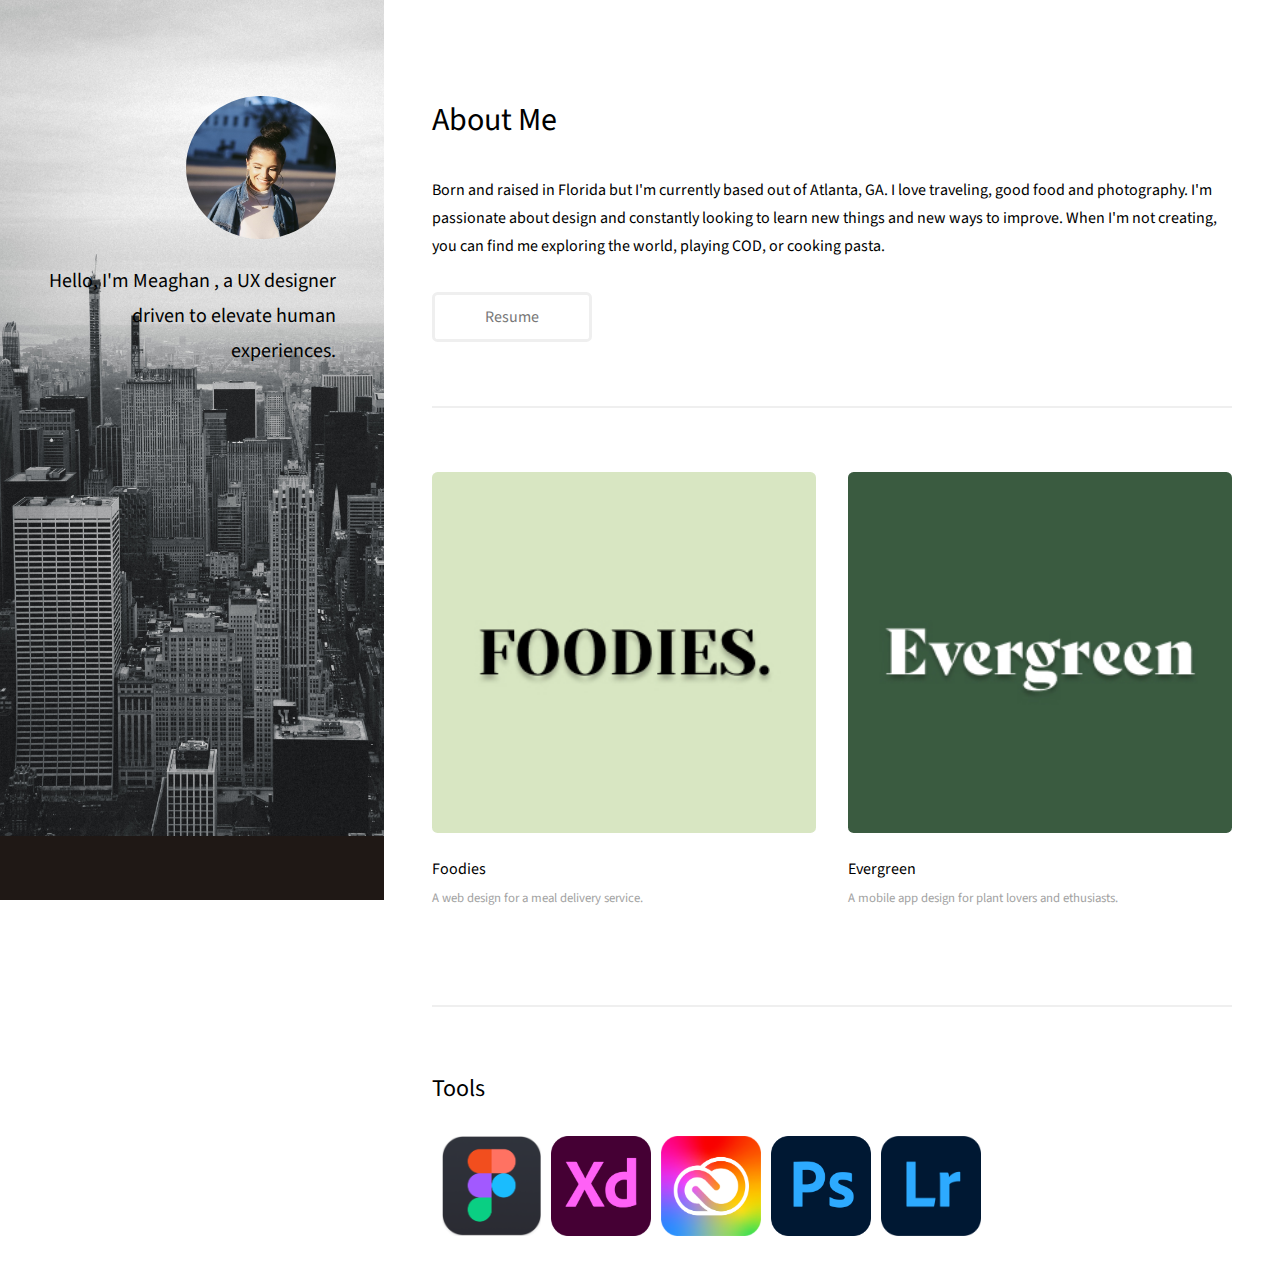
==== commit c2e95d02: "figma" ====
--- a/index.html
+++ b/index.html
@@ -1,12 +1,8 @@
 <!DOCTYPE HTML>
-<!--
-	Strata by HTML5 UP
-	html5up.net | @ajlkn
-	Free for personal and commercial use under the CCA 3.0 license (html5up.net/license)
--->
+
 <html>
 	<head>
-		<title>Strata by HTML5 UP</title>
+		<title>Meaghan Jones</title>
 		<meta charset="utf-8" />
 		<meta name="viewport" content="width=device-width, initial-scale=1, user-scalable=no" />
 		<link rel="stylesheet" href="assets/css/homepage.css" />
@@ -36,7 +32,7 @@
 
                         </p>
 						<ul class="actions">
-							<li><a href="MJ.pdf" class="button">Resume</a></li>
+							<li><a href="ux resume.pdf" class="button">Resume</a></li>
 						</ul>
 					</section>
 
@@ -67,13 +63,13 @@
                             <h2><font color="black">Tools</h2></font>
 
                             <div class="tools">
-					                <img src="images/Figma.png" alt=""  class="tools" /> 									
+					                <img src="images/figma.png" alt=""  class="tools" /> 									
 							
 									<img src="images/XD.png" alt=""  class="tools" /> 									
 								
 									<img src="images/CC.png" alt=""  class="tools" /> 									
 			
-							
+						
 									<img src="images/PS.png" alt=""  class="tools" /> 									
 								
 									<img src="images/LR.png" alt=""  class="tools" /> 									
